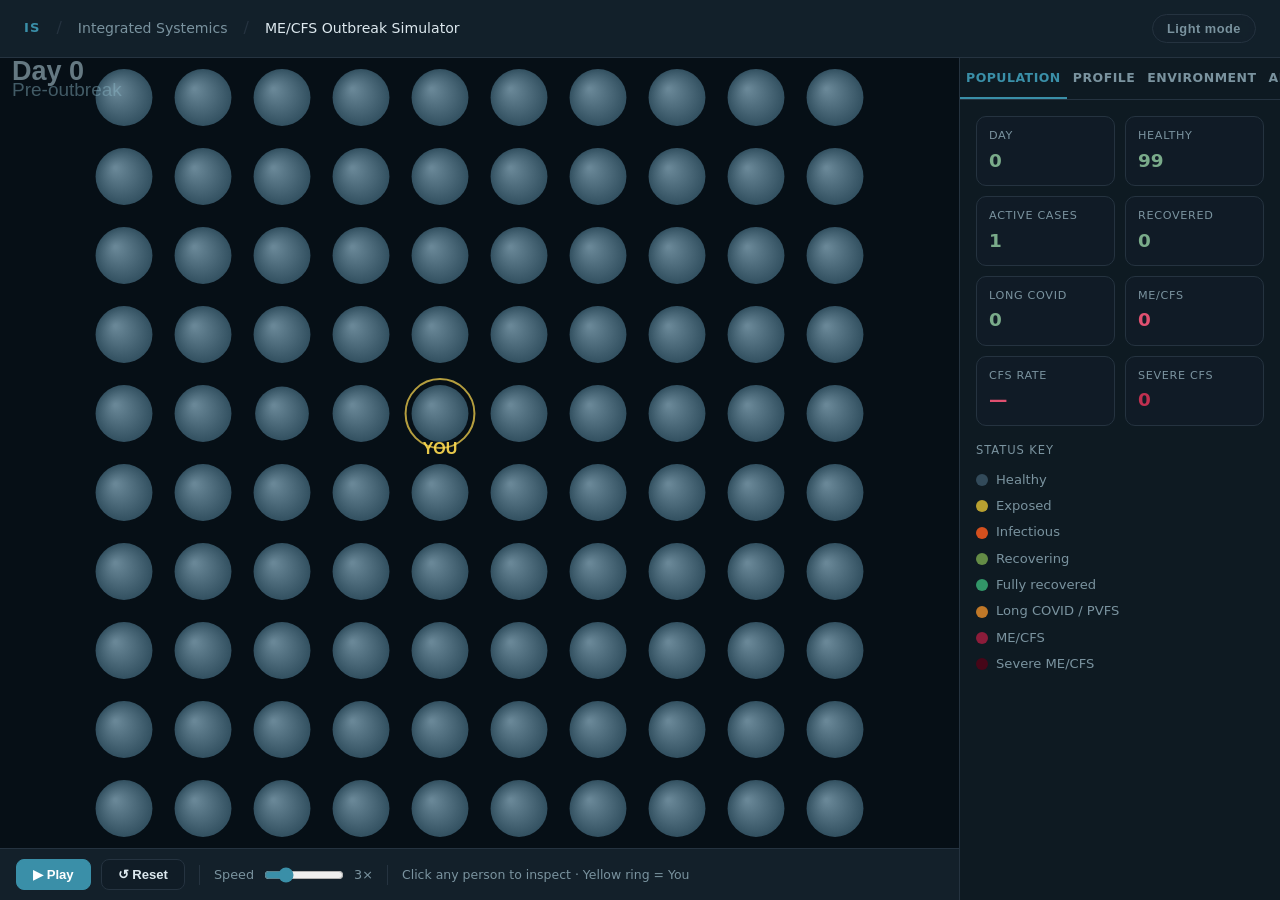
==== sims.html @ 17e77167 "Update site ΓÇö Mon 06/01/2026 14:53:15.22" ====
<!doctype html>
<html lang="en" data-theme="dark">
<head>
  <meta charset="utf-8" />
  <meta name="viewport" content="width=device-width, initial-scale=1" />
  <title>ME/CFS Outbreak Simulator — Integrated Systemics</title>
  <link rel="stylesheet" href="style.css" />
  <script>
    (function(){
      const saved = localStorage.getItem('isrd-theme') || 'dark';
      document.documentElement.dataset.theme = saved;
      document.addEventListener('DOMContentLoaded', function(){
        const btn = document.getElementById('themeBtn');
        if (!btn) return;
        btn.textContent = saved === 'dark' ? 'Light mode' : 'Dark mode';
        btn.addEventListener('click', function(){
          const dark = document.documentElement.dataset.theme === 'dark';
          const next = dark ? 'light' : 'dark';
          document.documentElement.dataset.theme = next;
          btn.textContent = next === 'dark' ? 'Light mode' : 'Dark mode';
          localStorage.setItem('isrd-theme', next);
        });
      });
    })();
  </script>
  <style>
    .sim-page { display:flex; flex-direction:column; min-height:100vh; }
    .sim-topbar {
      display:flex; align-items:center; gap:16px; flex-wrap:wrap;
      padding:14px 24px; border-bottom:1px solid var(--line);
      background:var(--panel); backdrop-filter:blur(10px);
      position:sticky; top:0; z-index:10;
    }
    .sim-topbar .brand { font-weight:700; letter-spacing:.08em; text-transform:uppercase;
      font-size:.82rem; color:var(--accent); }
    .sim-topbar a { color:var(--muted); font-size:.88rem; text-decoration:none; }
    .sim-topbar a:hover { color:var(--text); }
    .sim-topbar .sep { color:var(--line); }

    .sim-main {
      display:grid; grid-template-columns:1fr 320px;
      gap:0; flex:1; height:calc(100vh - 52px); overflow:hidden;
    }
    .sim-left { display:flex; flex-direction:column; border-right:1px solid var(--line); overflow:hidden; }
    .sim-canvas-area { flex:1; background:#060f16; position:relative; overflow:hidden; }
    #simCanvas { display:block; width:100%; height:100%; cursor:crosshair; }
    .sim-toolbar {
      display:flex; align-items:center; gap:10px; flex-wrap:wrap;
      padding:10px 16px; background:var(--panel); border-top:1px solid var(--line);
    }
    .tb-btn { padding:7px 16px; border-radius:8px; border:1px solid var(--line);
      background:var(--panel-b); color:var(--text); font-size:.82rem; font-weight:600;
      cursor:pointer; transition:all .15s; }
    .tb-btn:hover, .tb-btn.active { background:var(--accent); color:#fff; border-color:var(--accent); }
    .tb-sep { width:1px; height:20px; background:var(--line); margin:0 4px; }
    .speed-wrap { display:flex; align-items:center; gap:8px; color:var(--muted); font-size:.8rem; }
    .speed-wrap input { width:80px; accent-color:var(--accent); }

    .sim-right { display:flex; flex-direction:column; overflow:hidden; }
    .panel-tabs { display:flex; border-bottom:1px solid var(--line); flex-shrink:0; }
    .panel-tab {
      flex:1; padding:10px 6px; text-align:center; font-size:.78rem; font-weight:600;
      color:var(--muted); cursor:pointer; border-bottom:2px solid transparent;
      transition:all .15s; letter-spacing:.04em; text-transform:uppercase;
    }
    .panel-tab.active { color:var(--accent); border-bottom-color:var(--accent); }
    .panel-body { flex:1; overflow-y:auto; padding:16px;
      scrollbar-width:thin; scrollbar-color:var(--line) transparent; }

    .stats-grid { display:grid; grid-template-columns:1fr 1fr; gap:10px; margin-bottom:16px; }
    .stat-pill { display:flex; flex-direction:column; background:var(--panel-b);
      border:1px solid var(--line); border-radius:10px; padding:10px 12px; }
    .stat-pill span:first-child { font-size:.7rem; color:var(--muted);
      text-transform:uppercase; letter-spacing:.06em; }
    .stat-pill span:last-child { font-size:1.15rem; font-weight:700; color:var(--accent2); margin-top:2px; }

    .legend { display:flex; flex-direction:column; gap:6px; margin-bottom:16px; }
    .legend-row { display:flex; align-items:center; gap:8px; font-size:.82rem; color:var(--muted); }
    .legend-dot { width:12px; height:12px; border-radius:50%; flex-shrink:0; }

    .env-section h4 { margin:0 0 12px; font-size:.8rem; text-transform:uppercase;
      letter-spacing:.08em; color:var(--muted); }
    .env-row { margin-bottom:12px; }
    .env-row label { display:flex; justify-content:space-between; font-size:.82rem;
      color:var(--muted); margin-bottom:4px; }
    .env-row label span { color:var(--accent2); font-weight:600; }
    .env-row input[type=range] { width:100%; accent-color:var(--accent); cursor:pointer; }

    .detail-hint { color:var(--muted); font-size:.88rem; line-height:1.5; margin:0; }
    .detail-name { font-size:1.2rem; font-weight:700; margin-bottom:4px; }
    .detail-name.vp { color:#ffd850; }
    .detail-status { font-size:.88rem; font-weight:600; margin-bottom:10px; }
    .detail-narrative { font-size:.84rem; color:var(--muted); line-height:1.5;
      background:var(--panel-b); border:1px solid var(--line);
      border-radius:10px; padding:10px 12px; margin-bottom:12px; }
    .vp-narrative { border-color:rgba(255,216,80,0.3); background:rgba(255,216,80,0.04); }
    .detail-grid { display:grid; grid-template-columns:1fr 1fr; gap:8px; margin-bottom:14px; }
    .detail-grid > div { background:var(--panel-b); border:1px solid var(--line);
      border-radius:8px; padding:8px 10px; }
    .detail-label { display:block; font-size:.7rem; color:var(--muted);
      text-transform:uppercase; letter-spacing:.05em; margin-bottom:2px; }
    .detail-sub { font-size:.72rem; text-transform:uppercase; letter-spacing:.08em;
      color:var(--muted); margin-bottom:8px; margin-top:4px; }
    .factor-row { display:flex; align-items:center; gap:8px; font-size:.78rem;
      color:var(--muted); margin-bottom:6px; }
    .factor-row > span { flex:0 0 140px; }
    .factor-bar-wrap { flex:1; height:6px; background:var(--line); border-radius:3px; overflow:hidden; }
    .factor-bar { height:100%; border-radius:3px; transition:width .4s; }
    #brainstemCanvas { display:block; border-radius:8px; border:1px solid var(--line);
      background:#060f16; margin-top:4px; width:100%; height:auto; }

    .about-body { font-size:.85rem; color:var(--muted); line-height:1.65; }
    .about-body h3 { color:var(--text); font-size:.95rem; margin:16px 0 6px; }
    .about-body p  { margin:0 0 10px; }
    .about-body ul { padding-left:18px; margin:0 0 10px; }
    .about-body li { margin-bottom:4px; }
    .about-body .ref { font-size:.75rem; opacity:.7; }

    @media (max-width:800px) {
      .sim-main { grid-template-columns:1fr; height:auto; }
      .sim-left  { height:60vw; min-height:280px; }
    }
  </style>
</head>
<body>
<div class="sim-page">
  <header class="sim-topbar">
    <span class="brand" data-slot="brand-short">IS</span>
    <span class="sep">/</span>
    <a href="index.html" data-slot="brand">Integrated Systemics</a>
    <span class="sep">/</span>
    <span style="color:var(--text);font-size:.88rem" data-slot="breadcrumb">ME/CFS Outbreak Simulator</span>
    <div style="flex:1"></div>
    <button class="theme-toggle" id="themeBtn">Light mode</button>
  </header>

  <div class="sim-main">
    <!-- ── Left: canvas + toolbar ── -->
    <div class="sim-left">
      <div class="sim-canvas-area">
        <canvas id="simCanvas"></canvas>
      </div>
      <div class="sim-toolbar">
        <button class="tb-btn active" id="playBtn">▶ Play</button>
        <button class="tb-btn"        id="resetBtn">↺ Reset</button>
        <div class="tb-sep"></div>
        <div class="speed-wrap">
          Speed
          <input type="range" id="speedSlider" min="1" max="10" step="1" value="3" />
          <span id="speedVal">3×</span>
        </div>
        <div class="tb-sep"></div>
        <span id="toolbarHint" style="font-size:.78rem;color:var(--muted)">
          Click any person to inspect · Yellow ring = You
        </span>
      </div>
    </div>

    <!-- ── Right: tabbed panel ── -->
    <div class="sim-right">
      <div class="panel-tabs">
        <div class="panel-tab active" data-tab="stats">Population</div>
        <div class="panel-tab"        data-tab="detail">Profile</div>
        <div class="panel-tab"        data-tab="env">Environment</div>
        <div class="panel-tab"        data-tab="about">About</div>
      </div>

      <!-- Stats tab -->
      <div class="panel-body" id="tab-stats">
        <div class="stats-grid" id="statsGrid"></div>
        <div class="legend" id="legendEl">
          <div style="font-size:.72rem;text-transform:uppercase;letter-spacing:.08em;color:var(--muted);margin-bottom:4px">Status key</div>
          <!-- populated by render-mecfs.js -->
        </div>
      </div>

      <!-- Detail tab -->
      <div class="panel-body" id="tab-detail" style="display:none">
        <div id="detailPanel">
          <p class="detail-hint">Click any person in the simulation to see their profile.</p>
        </div>
      </div>

      <!-- Environment tab -->
      <div class="panel-body" id="tab-env" style="display:none">
        <div id="envControls"><!-- populated by render-mecfs.js --></div>
      </div>

      <!-- About tab -->
      <div class="panel-body" id="tab-about" style="display:none">
        <div class="about-body" id="aboutBody"><!-- populated by render-mecfs.js --></div>
      </div>
    </div>
  </div>
</div>

<script type="module">
  import { loadSimContent, renderSimPage, getNarrative } from './js/render-mecfs.js';
  import { MECFSPopulationSim } from './sims/mecfs-population.js';

  // ── Load content JSON first ────────────────────────────────────
  const content = await loadSimContent();
  renderSimPage(content);

  // ── Canvas sizing ──────────────────────────────────────────────
  const canvas     = document.getElementById('simCanvas');
  const canvasWrap = canvas.parentElement;
  function resizeCanvas() {
    canvas.width  = canvasWrap.clientWidth;
    canvas.height = canvasWrap.clientHeight;
    if (sim) sim.resize(canvas.width, canvas.height);
  }

  // ── Init sim ───────────────────────────────────────────────────
  const detailEl = document.getElementById('detailPanel');
  const statsEl  = document.getElementById('statsGrid');
  let sim;

  function loop() {
    if (!sim) { requestAnimationFrame(loop); return; }
    if (sim.isRunning) sim.step();
    sim.draw();
    requestAnimationFrame(loop);
  }

  requestAnimationFrame(() => {
    resizeCanvas();
    sim = new MECFSPopulationSim(canvas, detailEl, statsEl, content);

    // Register canvas click AFTER sim (so sim's selection handler fires first)
    canvas.addEventListener('click', () => {
      if (sim.selected !== null) {
        tabs.forEach(t => t.classList.remove('active'));
        document.querySelector('[data-tab="detail"]').classList.add('active');
        document.querySelectorAll('.panel-body').forEach(b => b.style.display = 'none');
        document.getElementById('tab-detail').style.display = 'block';
      }
    });

    requestAnimationFrame(loop);
  });

  window.addEventListener('resize', resizeCanvas);

  // ── Play / pause ───────────────────────────────────────────────
  const playBtn = document.getElementById('playBtn');
  playBtn.addEventListener('click', () => {
    if (!sim) return;
    if (sim.isRunning) {
      sim.pause(); playBtn.textContent = '▶ Play'; playBtn.classList.remove('active');
    } else {
      sim.play();  playBtn.textContent = '⏸ Pause'; playBtn.classList.add('active');
    }
  });

  document.getElementById('resetBtn').addEventListener('click', () => {
    if (!sim) return;
    sim.reset();
    playBtn.textContent = '▶ Play';
    playBtn.classList.remove('active');
  });

  // ── Speed ──────────────────────────────────────────────────────
  document.getElementById('speedSlider').addEventListener('input', e => {
    if (sim) sim.speed = +e.target.value;
    document.getElementById('speedVal').textContent = e.target.value + '×';
  });

  // ── Tabs ───────────────────────────────────────────────────────
  const tabs = document.querySelectorAll('.panel-tab');
  tabs.forEach(tab => {
    tab.addEventListener('click', () => {
      tabs.forEach(t => t.classList.remove('active'));
      tab.classList.add('active');
      document.querySelectorAll('.panel-body').forEach(b => b.style.display = 'none');
      document.getElementById('tab-' + tab.dataset.tab).style.display = 'block';
      if (tab.dataset.tab === 'detail' && sim) sim._updateDetail();
    });
  });

  // ── Environment sliders (built dynamically from JSON) ──────────
  document.getElementById('envControls').addEventListener('input', e => {
    const inp = e.target;
    if (!inp.dataset.env || !sim) return;
    sim.setEnv(inp.dataset.env, inp.value);
    const valEl = document.getElementById('v-' + inp.dataset.env);
    if (valEl) valEl.textContent = (+inp.value).toFixed(
      inp.step.includes('.') ? inp.step.split('.')[1].length : 0
    );
  });
</script>
</body>
</html>
---- style.css ----
/* ─── Theme tokens ─────────────────────────────────────────────────── */
:root {
  --bg:       #ddd9d0;
  --bg2:      #ccc8bf;
  --panel:    rgba(255,255,255,.78);
  --panel-b:  rgba(255,255,255,.92);
  --text:     #12202a;
  --muted:    #54626d;
  --line:     #bfc4be;
  --accent:   #1f4b5a;
  --accent2:  #5e7c6a;
  --warm:     #b59b6a;
  --hero-dark:linear-gradient(180deg,rgba(31,75,90,.96),rgba(22,40,50,.96));
  --shadow:   0 18px 50px rgba(18,32,43,.10);
  --max:      1120px;
  --radius:   22px;
}

[data-theme="dark"] {
  --bg:       #0e1a22;
  --bg2:      #0a1219;
  --panel:    rgba(20,34,44,.88);
  --panel-b:  rgba(16,28,38,.95);
  --text:     #dce8ee;
  --muted:    #7a939f;
  --line:     #253340;
  --accent:   #3a8fa8;
  --accent2:  #7aab8a;
  --warm:     #c9a96e;
  --hero-dark:linear-gradient(180deg,rgba(18,50,64,.97),rgba(10,28,40,.97));
  --shadow:   0 18px 50px rgba(0,0,0,.35);
}

/* ─── Reset / base ─────────────────────────────────────────────────── */
*, *::before, *::after { box-sizing: border-box; }
html { scroll-behavior: smooth; }

body {
  margin: 0;
  font-family: Inter, ui-sans-serif, system-ui, -apple-system, BlinkMacSystemFont, "Segoe UI", sans-serif;
  background: var(--bg);
  color: var(--text);
  line-height: 1.55;
  transition: background .3s, color .3s;
}

a { color: inherit; text-decoration: none; }
a:hover { opacity: .8; }

.site-shell {
  max-width: var(--max);
  margin: 0 auto;
  padding: 28px 20px 72px;
}

/* ─── Top bar ──────────────────────────────────────────────────────── */
.topbar {
  display: flex;
  justify-content: space-between;
  align-items: center;
  gap: 16px;
  padding: 8px 0 28px;
  flex-wrap: wrap;
}

.brand {
  font-weight: 700;
  letter-spacing: .08em;
  text-transform: uppercase;
  font-size: .85rem;
  color: var(--accent);
}

.nav {
  display: flex;
  align-items: center;
  gap: 18px;
  color: var(--muted);
  font-size: .95rem;
  flex-wrap: wrap;
}

/* ─── Theme toggle ─────────────────────────────────────────────────── */
.theme-toggle {
  background: var(--panel);
  border: 1px solid var(--line);
  border-radius: 999px;
  padding: 6px 14px;
  font-size: .8rem;
  font-weight: 600;
  color: var(--muted);
  cursor: pointer;
  letter-spacing: .04em;
  transition: background .2s, color .2s;
  backdrop-filter: blur(6px);
}
.theme-toggle:hover { color: var(--text); }

/* ─── Panel base ───────────────────────────────────────────────────── */
.panel {
  background: var(--panel);
  backdrop-filter: blur(10px);
  border: 1px solid var(--line);
  border-radius: var(--radius);
  box-shadow: var(--shadow);
}

/* ─── Hero ─────────────────────────────────────────────────────────── */
.hero {
  display: grid;
  grid-template-columns: 1.2fr .8fr;
  gap: 0;
  align-items: stretch;
  margin-top: 8px;
  overflow: hidden;
}

.hero-copy { padding: 48px 42px; }

.eyebrow {
  display: inline-block;
  font-size: .78rem;
  text-transform: uppercase;
  letter-spacing: .14em;
  color: var(--accent2);
  margin-bottom: 16px;
}

h1 {
  margin: .1rem 0 16px;
  font-size: clamp(2.2rem, 5vw, 4rem);
  line-height: .97;
  letter-spacing: -.04em;
  max-width: 12ch;
}

.lede {
  max-width: 56ch;
  font-size: 1.08rem;
  color: var(--muted);
  margin: 0 0 28px;
}

.actions { display: flex; gap: 12px; flex-wrap: wrap; }

.btn {
  padding: 13px 22px;
  border-radius: 999px;
  font-weight: 600;
  font-size: .95rem;
  border: 1px solid var(--line);
  background: var(--panel-b);
  color: var(--text);
  display: inline-block;
  cursor: pointer;
  transition: opacity .15s;
}
.btn.primary {
  background: var(--accent);
  color: #fff;
  border-color: var(--accent);
}

.hero-aside {
  padding: 36px 32px;
  background: var(--hero-dark);
  color: #f0f5f7;
  display: flex;
  flex-direction: column;
  justify-content: space-between;
  gap: 8px;
}
.aside-kicker {
  font-size: .78rem;
  letter-spacing: .12em;
  text-transform: uppercase;
  color: rgba(240,245,247,.6);
}
.aside-text {
  font-size: 1.05rem;
  margin: 10px 0 12px;
  max-width: 26ch;
  line-height: 1.4;
}
.stat { padding: 14px 0; border-top: 1px solid rgba(255,255,255,.12); }
.stat strong { display: block; font-size: 1rem; margin-bottom: 3px; }
.stat span { font-size: .88rem; color: rgba(240,245,247,.65); }

/* ─── Content sections ─────────────────────────────────────────────── */
.section {
  margin-top: 22px;
  padding: 36px 40px;
}
.section h2 {
  margin: 0 0 10px;
  font-size: 1.5rem;
  letter-spacing: -.02em;
}
.section > p {
  margin: 0 0 4px;
  color: var(--muted);
  max-width: 64ch;
}

/* ─── Grids ────────────────────────────────────────────────────────── */
.grid { display: grid; gap: 18px; margin-top: 22px; }
.three-up { grid-template-columns: repeat(3, 1fr); }
.four-up  { grid-template-columns: repeat(4, 1fr); }

/* ─── Cards ────────────────────────────────────────────────────────── */
.card {
  padding: 24px;
  border: 1px solid var(--line);
  border-radius: 18px;
  background: var(--panel-b);
}
.card h3 { margin: 0 0 8px; font-size: 1.05rem; }
.card p   { margin: 0; color: var(--muted); font-size: .95rem; }

/* ─── Steps ────────────────────────────────────────────────────────── */
.step {
  padding: 24px;
  border: 1px solid var(--line);
  border-left: 3px solid var(--warm);
  border-radius: 18px;
  background: var(--panel-b);
}
.step > span {
  font-weight: 700;
  color: var(--accent2);
  display: inline-block;
  margin-bottom: 10px;
  font-size: .9rem;
  letter-spacing: .06em;
}
.step h3 { margin: 0 0 8px; font-size: 1.05rem; }
.step p  { margin: 0; color: var(--muted); font-size: .95rem; }

/* ─── Simulations section ──────────────────────────────────────────── */
.sim-section { margin-top: 22px; padding: 36px 40px; }
.sim-section h2 { margin: 0 0 6px; font-size: 1.5rem; letter-spacing: -.02em; }
.sim-section > p { color: var(--muted); margin: 0 0 22px; max-width: 64ch; }

.sim-tabs {
  display: flex;
  gap: 10px;
  flex-wrap: wrap;
  margin-bottom: 18px;
}
.sim-tab {
  padding: 8px 18px;
  border-radius: 999px;
  border: 1px solid var(--line);
  background: var(--panel-b);
  color: var(--muted);
  font-size: .88rem;
  font-weight: 600;
  cursor: pointer;
  transition: all .15s;
}
.sim-tab.active, .sim-tab:hover {
  background: var(--accent);
  color: #fff;
  border-color: var(--accent);
}

.sim-stage {
  display: grid;
  grid-template-columns: 1fr 280px;
  gap: 18px;
  align-items: start;
}

.sim-canvas-wrap {
  border-radius: 16px;
  overflow: hidden;
  border: 1px solid var(--line);
  background: #040e14;
  position: relative;
}
.sim-canvas-wrap canvas {
  display: block;
  width: 100%;
}

.sim-controls {
  display: flex;
  flex-direction: column;
  gap: 14px;
}

.sim-info {
  background: var(--panel-b);
  border: 1px solid var(--line);
  border-radius: 16px;
  padding: 20px;
}
.sim-info h4 { margin: 0 0 6px; font-size: 1rem; color: var(--text); }
.sim-info p  { margin: 0; font-size: .88rem; color: var(--muted); line-height: 1.5; }

.sim-params {
  background: var(--panel-b);
  border: 1px solid var(--line);
  border-radius: 16px;
  padding: 20px;
  display: flex;
  flex-direction: column;
  gap: 14px;
}
.sim-params h4 { margin: 0 0 2px; font-size: .9rem; color: var(--muted); letter-spacing: .06em; text-transform: uppercase; }

.param-row { display: flex; flex-direction: column; gap: 4px; }
.param-row label { font-size: .82rem; color: var(--muted); display: flex; justify-content: space-between; }
.param-row label span { color: var(--accent2); font-weight: 600; }
.param-row input[type=range] {
  width: 100%;
  accent-color: var(--accent);
  cursor: pointer;
}

.sim-btns { display: flex; gap: 8px; }
.sim-btn {
  flex: 1;
  padding: 9px 0;
  border-radius: 10px;
  border: 1px solid var(--line);
  background: var(--panel-b);
  color: var(--text);
  font-size: .88rem;
  font-weight: 600;
  cursor: pointer;
  transition: background .15s;
}
.sim-btn:hover { background: var(--accent); color: #fff; border-color: var(--accent); }
.sim-btn.play  { background: var(--accent); color: #fff; border-color: var(--accent); }

.sim-stats {
  background: var(--panel-b);
  border: 1px solid var(--line);
  border-radius: 16px;
  padding: 16px 20px;
  display: grid;
  grid-template-columns: 1fr 1fr;
  gap: 10px;
}
.stat-pill { display: flex; flex-direction: column; }
.stat-pill span:first-child { font-size: .75rem; color: var(--muted); text-transform: uppercase; letter-spacing: .06em; }
.stat-pill span:last-child  { font-size: 1.1rem; font-weight: 700; color: var(--accent2); }

/* ─── Footer ───────────────────────────────────────────────────────── */
.footer {
  display: flex;
  justify-content: space-between;
  gap: 18px;
  flex-wrap: wrap;
  margin-top: 22px;
  padding: 20px 4px;
  color: var(--muted);
  font-size: .9rem;
}

/* ─── Responsive ───────────────────────────────────────────────────── */
@media (max-width: 900px) {
  .hero                      { grid-template-columns: 1fr; }
  .hero-copy                 { padding: 32px 28px; }
  .three-up, .four-up        { grid-template-columns: 1fr; }
  .section, .sim-section     { padding: 28px 24px; }
  h1                         { max-width: none; }
  .sim-stage                 { grid-template-columns: 1fr; }
}
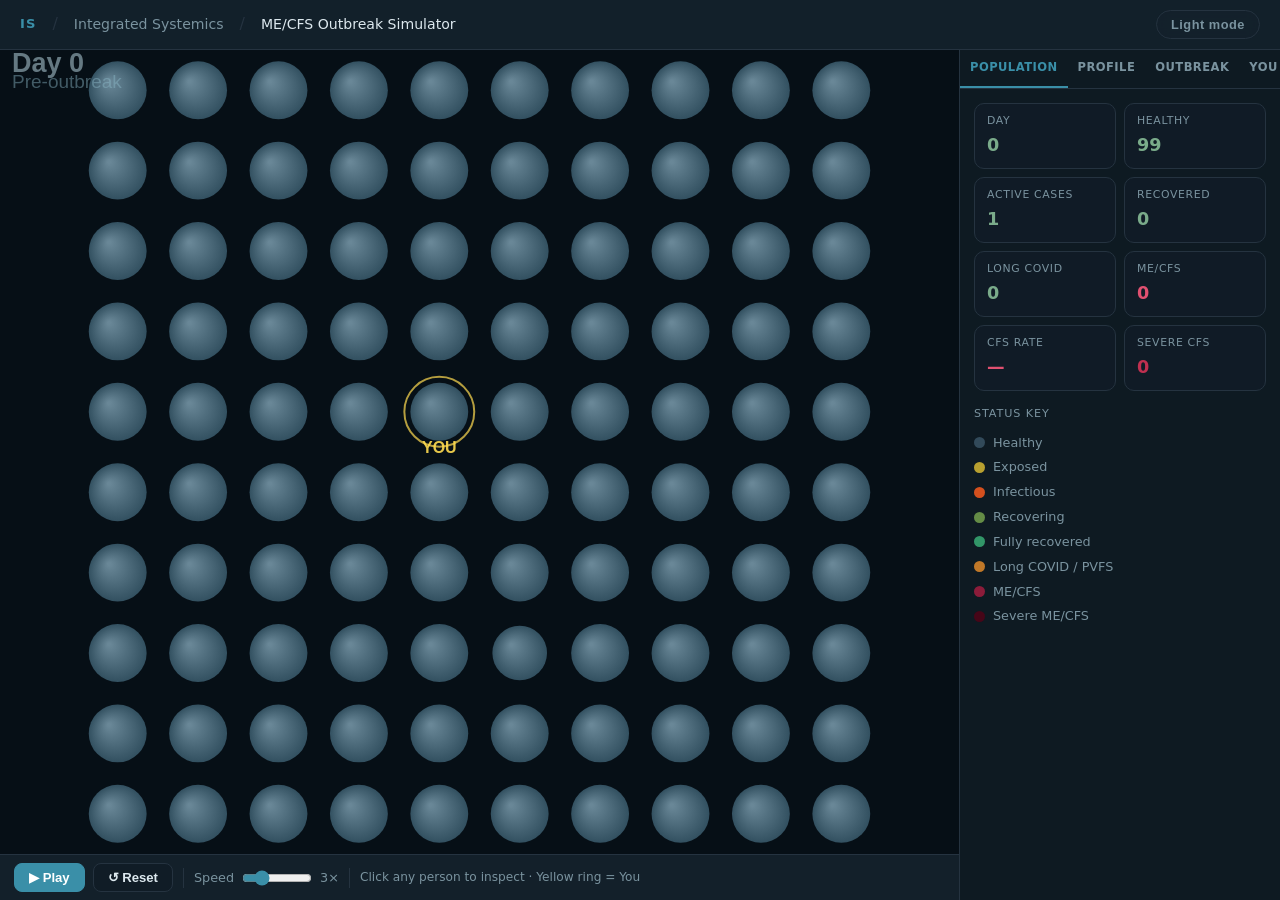
==== commit d4b7ea06: "Update site ΓÇö Mon 06/01/2026 15:24:21.09" ====
--- a/sims.html
+++ b/sims.html
@@ -24,12 +24,12 @@
     })();
   </script>
   <style>
-    .sim-page { display:flex; flex-direction:column; min-height:100vh; }
+    /* ── Layout ─────────────────────────────────────────────────── */
+    .sim-page { display:flex; flex-direction:column; height:100vh; overflow:hidden; }
     .sim-topbar {
       display:flex; align-items:center; gap:16px; flex-wrap:wrap;
-      padding:14px 24px; border-bottom:1px solid var(--line);
-      background:var(--panel); backdrop-filter:blur(10px);
-      position:sticky; top:0; z-index:10;
+      padding:10px 20px; border-bottom:1px solid var(--line);
+      background:var(--panel); backdrop-filter:blur(10px); flex-shrink:0;
     }
     .sim-topbar .brand { font-weight:700; letter-spacing:.08em; text-transform:uppercase;
       font-size:.82rem; color:var(--accent); }
@@ -37,88 +37,130 @@
     .sim-topbar a:hover { color:var(--text); }
     .sim-topbar .sep { color:var(--line); }
 
-    .sim-main {
-      display:grid; grid-template-columns:1fr 320px;
-      gap:0; flex:1; height:calc(100vh - 52px); overflow:hidden;
-    }
+    .sim-main { display:grid; grid-template-columns:1fr 320px; flex:1; overflow:hidden; }
+
+    /* ── Canvas side ─────────────────────────────────────────────── */
     .sim-left { display:flex; flex-direction:column; border-right:1px solid var(--line); overflow:hidden; }
     .sim-canvas-area { flex:1; background:#060f16; position:relative; overflow:hidden; }
-    #simCanvas { display:block; width:100%; height:100%; cursor:crosshair; }
+    #simCanvas { position:absolute; top:0; left:0; width:100%; height:100%; cursor:crosshair; display:block; }
+
     .sim-toolbar {
-      display:flex; align-items:center; gap:10px; flex-wrap:wrap;
-      padding:10px 16px; background:var(--panel); border-top:1px solid var(--line);
-    }
-    .tb-btn { padding:7px 16px; border-radius:8px; border:1px solid var(--line);
+      display:flex; align-items:center; gap:8px; flex-wrap:wrap;
+      padding:8px 14px; background:var(--panel); border-top:1px solid var(--line); flex-shrink:0;
+    }
+    .tb-btn { padding:6px 14px; border-radius:8px; border:1px solid var(--line);
       background:var(--panel-b); color:var(--text); font-size:.82rem; font-weight:600;
       cursor:pointer; transition:all .15s; }
     .tb-btn:hover, .tb-btn.active { background:var(--accent); color:#fff; border-color:var(--accent); }
-    .tb-sep { width:1px; height:20px; background:var(--line); margin:0 4px; }
-    .speed-wrap { display:flex; align-items:center; gap:8px; color:var(--muted); font-size:.8rem; }
-    .speed-wrap input { width:80px; accent-color:var(--accent); }
-
+    .tb-sep { width:1px; height:20px; background:var(--line); margin:0 2px; flex-shrink:0; }
+    .speed-wrap { display:flex; align-items:center; gap:6px; color:var(--muted); font-size:.8rem; }
+    .speed-wrap input { width:70px; accent-color:var(--accent); }
+
+    /* ── Panel side ──────────────────────────────────────────────── */
     .sim-right { display:flex; flex-direction:column; overflow:hidden; }
-    .panel-tabs { display:flex; border-bottom:1px solid var(--line); flex-shrink:0; }
+    .panel-tabs {
+      display:flex; border-bottom:1px solid var(--line); flex-shrink:0; overflow-x:auto;
+      scrollbar-width:none;
+    }
+    .panel-tabs::-webkit-scrollbar { display:none; }
     .panel-tab {
-      flex:1; padding:10px 6px; text-align:center; font-size:.78rem; font-weight:600;
+      flex:0 0 auto; padding:9px 10px; text-align:center; font-size:.72rem; font-weight:600;
       color:var(--muted); cursor:pointer; border-bottom:2px solid transparent;
-      transition:all .15s; letter-spacing:.04em; text-transform:uppercase;
+      transition:all .15s; letter-spacing:.04em; text-transform:uppercase; white-space:nowrap;
     }
     .panel-tab.active { color:var(--accent); border-bottom-color:var(--accent); }
-    .panel-body { flex:1; overflow-y:auto; padding:16px;
+
+    .panel-body { flex:1; overflow-y:auto; padding:14px;
       scrollbar-width:thin; scrollbar-color:var(--line) transparent; }
 
-    .stats-grid { display:grid; grid-template-columns:1fr 1fr; gap:10px; margin-bottom:16px; }
+    /* ── Population tab ──────────────────────────────────────────── */
+    .stats-grid { display:grid; grid-template-columns:1fr 1fr; gap:8px; margin-bottom:14px; }
     .stat-pill { display:flex; flex-direction:column; background:var(--panel-b);
-      border:1px solid var(--line); border-radius:10px; padding:10px 12px; }
-    .stat-pill span:first-child { font-size:.7rem; color:var(--muted);
+      border:1px solid var(--line); border-radius:10px; padding:9px 12px; }
+    .stat-pill span:first-child { font-size:.68rem; color:var(--muted);
       text-transform:uppercase; letter-spacing:.06em; }
-    .stat-pill span:last-child { font-size:1.15rem; font-weight:700; color:var(--accent2); margin-top:2px; }
-
-    .legend { display:flex; flex-direction:column; gap:6px; margin-bottom:16px; }
-    .legend-row { display:flex; align-items:center; gap:8px; font-size:.82rem; color:var(--muted); }
-    .legend-dot { width:12px; height:12px; border-radius:50%; flex-shrink:0; }
-
-    .env-section h4 { margin:0 0 12px; font-size:.8rem; text-transform:uppercase;
+    .stat-pill span:last-child { font-size:1.1rem; font-weight:700; color:var(--accent2); margin-top:2px; }
+
+    .legend-hdr { font-size:.7rem; text-transform:uppercase; letter-spacing:.08em;
+      color:var(--muted); margin-bottom:5px; }
+    .legend { display:flex; flex-direction:column; gap:5px; }
+    .legend-row { display:flex; align-items:center; gap:8px; font-size:.8rem; color:var(--muted); }
+    .legend-dot { width:11px; height:11px; border-radius:50%; flex-shrink:0; }
+
+    /* ── Outbreak selector ───────────────────────────────────────── */
+    .outbreak-grid {
+      display:flex; flex-direction:column; gap:6px;
+    }
+    .outbreak-card {
+      padding:10px 12px; border-radius:12px; border:1px solid var(--line);
+      background:var(--panel-b); cursor:pointer; transition:all .15s;
+    }
+    .outbreak-card:hover { border-color:var(--accent2); }
+    .outbreak-card.active { border-color:var(--accent); background:rgba(58,143,168,0.10); }
+    .ob-label { font-size:.9rem; font-weight:700; color:var(--text); margin-bottom:3px; }
+    .ob-cat {
+      display:inline-block; font-size:.65rem; font-weight:600; letter-spacing:.06em;
+      text-transform:uppercase; color:#c0d8e0; padding:2px 7px;
+      border-radius:999px; margin-bottom:5px; opacity:.85;
+    }
+    .ob-desc { font-size:.76rem; color:var(--muted); line-height:1.45; }
+
+    /* ── Environment tab ─────────────────────────────────────────── */
+    .env-section h4 { margin:0 0 10px; font-size:.78rem; text-transform:uppercase;
       letter-spacing:.08em; color:var(--muted); }
-    .env-row { margin-bottom:12px; }
-    .env-row label { display:flex; justify-content:space-between; font-size:.82rem;
-      color:var(--muted); margin-bottom:4px; }
+    .env-row { margin-bottom:10px; }
+    .env-row label { display:flex; justify-content:space-between; font-size:.8rem;
+      color:var(--muted); margin-bottom:3px; }
     .env-row label span { color:var(--accent2); font-weight:600; }
     .env-row input[type=range] { width:100%; accent-color:var(--accent); cursor:pointer; }
 
-    .detail-hint { color:var(--muted); font-size:.88rem; line-height:1.5; margin:0; }
-    .detail-name { font-size:1.2rem; font-weight:700; margin-bottom:4px; }
+    /* ── You tab ─────────────────────────────────────────────────── */
+    .you-desc { font-size:.82rem; color:var(--muted); line-height:1.5; margin:0 0 14px; }
+    .you-toggle { display:flex; gap:6px; margin-top:4px; }
+    .you-opt {
+      flex:1; padding:5px 0; border-radius:8px; border:1px solid var(--line);
+      background:var(--panel-b); color:var(--muted); font-size:.8rem; font-weight:600;
+      cursor:pointer; transition:all .15s;
+    }
+    .you-opt.active { background:var(--accent); color:#fff; border-color:var(--accent); }
+
+    /* ── Detail / Profile tab ────────────────────────────────────── */
+    .detail-hint { color:var(--muted); font-size:.86rem; line-height:1.5; margin:0; }
+    .detail-name { font-size:1.15rem; font-weight:700; margin-bottom:3px; }
     .detail-name.vp { color:#ffd850; }
-    .detail-status { font-size:.88rem; font-weight:600; margin-bottom:10px; }
-    .detail-narrative { font-size:.84rem; color:var(--muted); line-height:1.5;
+    .detail-status { font-size:.86rem; font-weight:600; margin-bottom:9px; }
+    .detail-narrative { font-size:.82rem; color:var(--muted); line-height:1.5;
       background:var(--panel-b); border:1px solid var(--line);
-      border-radius:10px; padding:10px 12px; margin-bottom:12px; }
+      border-radius:10px; padding:9px 12px; margin-bottom:11px; }
     .vp-narrative { border-color:rgba(255,216,80,0.3); background:rgba(255,216,80,0.04); }
-    .detail-grid { display:grid; grid-template-columns:1fr 1fr; gap:8px; margin-bottom:14px; }
+    .detail-grid { display:grid; grid-template-columns:1fr 1fr; gap:7px; margin-bottom:12px; }
     .detail-grid > div { background:var(--panel-b); border:1px solid var(--line);
-      border-radius:8px; padding:8px 10px; }
-    .detail-label { display:block; font-size:.7rem; color:var(--muted);
+      border-radius:8px; padding:7px 10px; }
+    .detail-label { display:block; font-size:.68rem; color:var(--muted);
       text-transform:uppercase; letter-spacing:.05em; margin-bottom:2px; }
-    .detail-sub { font-size:.72rem; text-transform:uppercase; letter-spacing:.08em;
-      color:var(--muted); margin-bottom:8px; margin-top:4px; }
-    .factor-row { display:flex; align-items:center; gap:8px; font-size:.78rem;
-      color:var(--muted); margin-bottom:6px; }
-    .factor-row > span { flex:0 0 140px; }
-    .factor-bar-wrap { flex:1; height:6px; background:var(--line); border-radius:3px; overflow:hidden; }
+    .detail-sub { font-size:.7rem; text-transform:uppercase; letter-spacing:.08em;
+      color:var(--muted); margin-bottom:7px; margin-top:3px; }
+    .factor-row { display:flex; align-items:center; gap:7px; font-size:.76rem;
+      color:var(--muted); margin-bottom:5px; }
+    .factor-row > span { flex:0 0 130px; line-height:1.3; }
+    .factor-bar-wrap { flex:1; height:5px; background:var(--line); border-radius:3px; overflow:hidden; }
     .factor-bar { height:100%; border-radius:3px; transition:width .4s; }
     #brainstemCanvas { display:block; border-radius:8px; border:1px solid var(--line);
       background:#060f16; margin-top:4px; width:100%; height:auto; }
 
-    .about-body { font-size:.85rem; color:var(--muted); line-height:1.65; }
-    .about-body h3 { color:var(--text); font-size:.95rem; margin:16px 0 6px; }
-    .about-body p  { margin:0 0 10px; }
-    .about-body ul { padding-left:18px; margin:0 0 10px; }
-    .about-body li { margin-bottom:4px; }
-    .about-body .ref { font-size:.75rem; opacity:.7; }
+    /* ── About tab ───────────────────────────────────────────────── */
+    .about-body { font-size:.83rem; color:var(--muted); line-height:1.65; }
+    .about-body h3 { color:var(--text); font-size:.92rem; margin:14px 0 5px; }
+    .about-body p  { margin:0 0 9px; }
+    .about-body ul { padding-left:16px; margin:0 0 9px; }
+    .about-body li { margin-bottom:3px; }
+    .about-body .ref { font-size:.73rem; opacity:.7; }
 
     @media (max-width:800px) {
+      .sim-page { height:auto; overflow:auto; }
       .sim-main { grid-template-columns:1fr; height:auto; }
-      .sim-left  { height:60vw; min-height:280px; }
+      .sim-canvas-area { height:65vw; min-height:260px; }
+      #simCanvas { position:absolute; }
     }
   </style>
 </head>
@@ -137,7 +179,7 @@
   <div class="sim-main">
     <!-- ── Left: canvas + toolbar ── -->
     <div class="sim-left">
-      <div class="sim-canvas-area">
+      <div class="sim-canvas-area" id="canvasWrap">
         <canvas id="simCanvas"></canvas>
       </div>
       <div class="sim-toolbar">
@@ -150,7 +192,7 @@
           <span id="speedVal">3×</span>
         </div>
         <div class="tb-sep"></div>
-        <span id="toolbarHint" style="font-size:.78rem;color:var(--muted)">
+        <span id="toolbarHint" style="font-size:.76rem;color:var(--muted)">
           Click any person to inspect · Yellow ring = You
         </span>
       </div>
@@ -160,129 +202,149 @@
     <div class="sim-right">
       <div class="panel-tabs">
         <div class="panel-tab active" data-tab="stats">Population</div>
-        <div class="panel-tab"        data-tab="detail">Profile</div>
+        <div class="panel-tab"        data-tab="profile">Profile</div>
+        <div class="panel-tab"        data-tab="outbreak">Outbreak</div>
+        <div class="panel-tab"        data-tab="you">You</div>
         <div class="panel-tab"        data-tab="env">Environment</div>
         <div class="panel-tab"        data-tab="about">About</div>
       </div>
 
-      <!-- Stats tab -->
+      <!-- Population tab -->
       <div class="panel-body" id="tab-stats">
         <div class="stats-grid" id="statsGrid"></div>
         <div class="legend" id="legendEl">
-          <div style="font-size:.72rem;text-transform:uppercase;letter-spacing:.08em;color:var(--muted);margin-bottom:4px">Status key</div>
-          <!-- populated by render-mecfs.js -->
+          <div class="legend-hdr">Status key</div>
         </div>
       </div>
 
-      <!-- Detail tab -->
-      <div class="panel-body" id="tab-detail" style="display:none">
+      <!-- Profile tab -->
+      <div class="panel-body" id="tab-profile" style="display:none">
         <div id="detailPanel">
           <p class="detail-hint">Click any person in the simulation to see their profile.</p>
         </div>
       </div>
 
+      <!-- Outbreak selector tab -->
+      <div class="panel-body" id="tab-outbreak" style="display:none">
+        <p style="font-size:.8rem;color:var(--muted);margin:0 0 12px;line-height:1.5">
+          Select an outbreak or exposure type. Each sets transmissibility and base post-illness rates
+          from published research. Environmental triggers expose the community directly rather than
+          spreading person-to-person. Changes take effect on next Reset.
+        </p>
+        <div class="outbreak-grid" id="outbreakGrid"></div>
+      </div>
+
+      <!-- You tab -->
+      <div class="panel-body" id="tab-you" style="display:none">
+        <div id="youProfileBody"></div>
+      </div>
+
       <!-- Environment tab -->
       <div class="panel-body" id="tab-env" style="display:none">
-        <div id="envControls"><!-- populated by render-mecfs.js --></div>
+        <div id="envControls"></div>
       </div>
 
       <!-- About tab -->
       <div class="panel-body" id="tab-about" style="display:none">
-        <div class="about-body" id="aboutBody"><!-- populated by render-mecfs.js --></div>
+        <div class="about-body" id="aboutBody"></div>
       </div>
     </div>
   </div>
 </div>
 
 <script type="module">
-  import { loadSimContent, renderSimPage, getNarrative } from './js/render-mecfs.js';
+  import { loadSimContent, renderSimPage, renderYouProfile } from './js/render-mecfs.js';
   import { MECFSPopulationSim } from './sims/mecfs-population.js';
 
-  // ── Load content JSON first ────────────────────────────────────
+  // ── Load content ───────────────────────────────────────────────
   const content = await loadSimContent();
-  renderSimPage(content);
-
-  // ── Canvas sizing ──────────────────────────────────────────────
-  const canvas     = document.getElementById('simCanvas');
-  const canvasWrap = canvas.parentElement;
-  function resizeCanvas() {
-    canvas.width  = canvasWrap.clientWidth;
-    canvas.height = canvasWrap.clientHeight;
-    if (sim) sim.resize(canvas.width, canvas.height);
+
+  // Shared reference so render functions can call sim methods
+  const simRef = { current: null };
+
+  renderSimPage(content, simRef);
+
+  // ── Canvas — use ResizeObserver for reliable sizing ────────────
+  const canvas    = document.getElementById('simCanvas');
+  const canvasWrap = document.getElementById('canvasWrap');
+
+  function sizeCanvas() {
+    const w = canvasWrap.clientWidth;
+    const h = canvasWrap.clientHeight;
+    if (w > 0 && h > 0 && (canvas.width !== w || canvas.height !== h)) {
+      canvas.width  = w;
+      canvas.height = h;
+      if (simRef.current) simRef.current.resize(w, h);
+    }
   }
 
   // ── Init sim ───────────────────────────────────────────────────
   const detailEl = document.getElementById('detailPanel');
   const statsEl  = document.getElementById('statsGrid');
-  let sim;
 
   function loop() {
-    if (!sim) { requestAnimationFrame(loop); return; }
-    if (sim.isRunning) sim.step();
-    sim.draw();
+    if (!simRef.current) { requestAnimationFrame(loop); return; }
+    if (simRef.current.isRunning) simRef.current.step();
+    simRef.current.draw();
     requestAnimationFrame(loop);
   }
 
+  // Init after first layout frame
   requestAnimationFrame(() => {
-    resizeCanvas();
-    sim = new MECFSPopulationSim(canvas, detailEl, statsEl, content);
-
-    // Register canvas click AFTER sim (so sim's selection handler fires first)
+    sizeCanvas();
+    simRef.current = new MECFSPopulationSim(canvas, detailEl, statsEl, content);
+
+    // ResizeObserver keeps canvas in sync with container at all times
+    const ro = new ResizeObserver(sizeCanvas);
+    ro.observe(canvasWrap);
+
+    // Canvas click → switch to profile tab after sim sets selection
     canvas.addEventListener('click', () => {
-      if (sim.selected !== null) {
-        tabs.forEach(t => t.classList.remove('active'));
-        document.querySelector('[data-tab="detail"]').classList.add('active');
-        document.querySelectorAll('.panel-body').forEach(b => b.style.display = 'none');
-        document.getElementById('tab-detail').style.display = 'block';
-      }
+      if (simRef.current?.selected !== null) switchTab('profile');
     });
 
     requestAnimationFrame(loop);
   });
-
-  window.addEventListener('resize', resizeCanvas);
 
   // ── Play / pause ───────────────────────────────────────────────
   const playBtn = document.getElementById('playBtn');
   playBtn.addEventListener('click', () => {
-    if (!sim) return;
-    if (sim.isRunning) {
-      sim.pause(); playBtn.textContent = '▶ Play'; playBtn.classList.remove('active');
+    if (!simRef.current) return;
+    if (simRef.current.isRunning) {
+      simRef.current.pause(); playBtn.textContent = '▶ Play'; playBtn.classList.remove('active');
     } else {
-      sim.play();  playBtn.textContent = '⏸ Pause'; playBtn.classList.add('active');
+      simRef.current.play();  playBtn.textContent = '⏸ Pause'; playBtn.classList.add('active');
     }
   });
 
   document.getElementById('resetBtn').addEventListener('click', () => {
-    if (!sim) return;
-    sim.reset();
+    if (!simRef.current) return;
+    simRef.current.reset();
     playBtn.textContent = '▶ Play';
     playBtn.classList.remove('active');
   });
 
   // ── Speed ──────────────────────────────────────────────────────
   document.getElementById('speedSlider').addEventListener('input', e => {
-    if (sim) sim.speed = +e.target.value;
+    if (simRef.current) simRef.current.speed = +e.target.value;
     document.getElementById('speedVal').textContent = e.target.value + '×';
   });
 
   // ── Tabs ───────────────────────────────────────────────────────
   const tabs = document.querySelectorAll('.panel-tab');
-  tabs.forEach(tab => {
-    tab.addEventListener('click', () => {
-      tabs.forEach(t => t.classList.remove('active'));
-      tab.classList.add('active');
-      document.querySelectorAll('.panel-body').forEach(b => b.style.display = 'none');
-      document.getElementById('tab-' + tab.dataset.tab).style.display = 'block';
-      if (tab.dataset.tab === 'detail' && sim) sim._updateDetail();
-    });
-  });
-
-  // ── Environment sliders (built dynamically from JSON) ──────────
+  function switchTab(id) {
+    tabs.forEach(t => t.classList.toggle('active', t.dataset.tab === id));
+    document.querySelectorAll('.panel-body').forEach(b => b.style.display = 'none');
+    document.getElementById('tab-' + id).style.display = 'block';
+    if (id === 'profile' && simRef.current) simRef.current._updateDetail();
+  }
+  tabs.forEach(tab => tab.addEventListener('click', () => switchTab(tab.dataset.tab)));
+
+  // ── Environment sliders ────────────────────────────────────────
   document.getElementById('envControls').addEventListener('input', e => {
     const inp = e.target;
-    if (!inp.dataset.env || !sim) return;
-    sim.setEnv(inp.dataset.env, inp.value);
+    if (!inp.dataset.env || !simRef.current) return;
+    simRef.current.setEnv(inp.dataset.env, inp.value);
     const valEl = document.getElementById('v-' + inp.dataset.env);
     if (valEl) valEl.textContent = (+inp.value).toFixed(
       inp.step.includes('.') ? inp.step.split('.')[1].length : 0
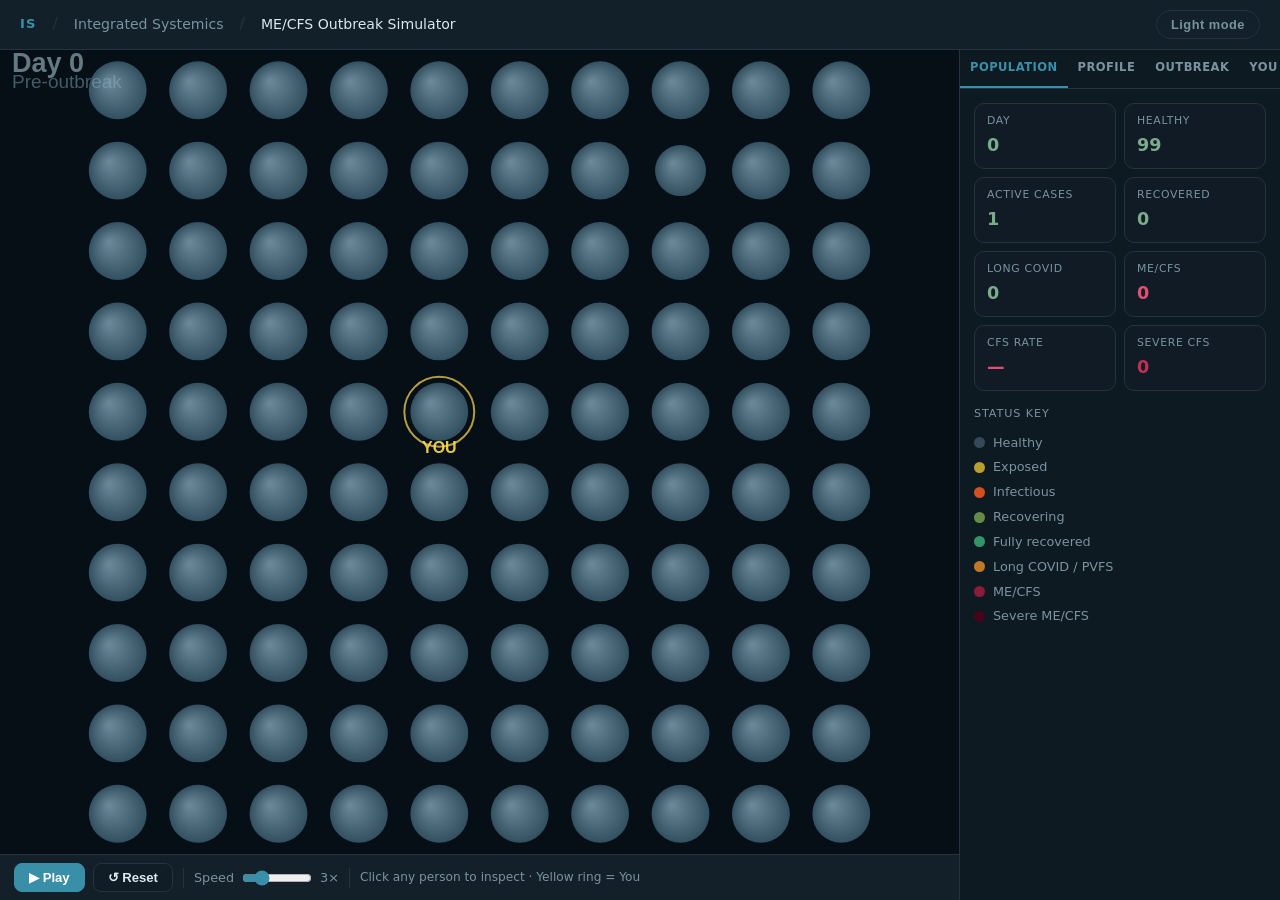
==== commit 93620fcc: "Add expanded YOU profile: neurodivergence, emotional load, brainstem load, digestive/metabolic/fitne" ====
--- a/sims.html
+++ b/sims.html
@@ -116,6 +116,14 @@
 
     /* ── You tab ─────────────────────────────────────────────────── */
     .you-desc { font-size:.82rem; color:var(--muted); line-height:1.5; margin:0 0 14px; }
+    .you-section-hdr {
+      font-size:.7rem; text-transform:uppercase; letter-spacing:.09em;
+      color:var(--accent2); margin:14px 0 6px; font-weight:700;
+    }
+    .you-note {
+      font-size:.7rem; color:var(--muted); opacity:.75; line-height:1.4;
+      margin-top:3px; padding-left:2px;
+    }
     .you-toggle { display:flex; gap:6px; margin-top:4px; }
     .you-opt {
       flex:1; padding:5px 0; border-radius:8px; border:1px solid var(--line);
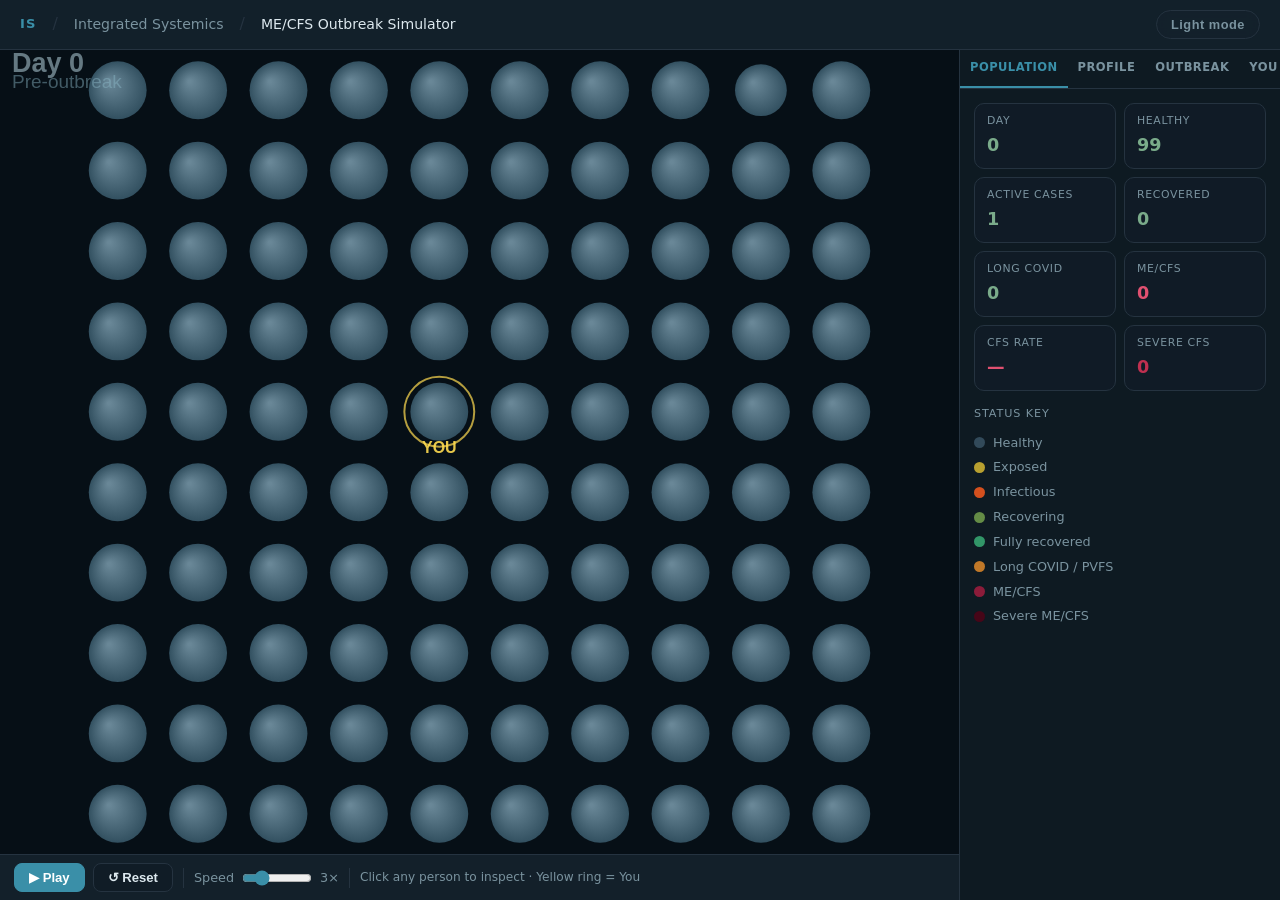
==== commit 5068d500: "Add slider min/max labels, personal env exposures (mold/chemical/air), file:// protocol error page; " ====
--- a/sims.html
+++ b/sims.html
@@ -124,6 +124,18 @@
       font-size:.7rem; color:var(--muted); opacity:.75; line-height:1.4;
       margin-top:3px; padding-left:2px;
     }
+    .you-scale-labels {
+      display:grid;
+      grid-template-columns: 52px 1fr 52px;
+      align-items:center; gap:6px; margin-top:2px;
+    }
+    .you-scale-labels input[type=range] { width:100%; accent-color:var(--accent); cursor:pointer; }
+    .you-scale-min, .you-scale-max {
+      font-size:.68rem; color:var(--muted); line-height:1.2;
+    }
+    .you-scale-min { text-align:right; }
+    .you-scale-max { text-align:left; }
+
     .you-toggle { display:flex; gap:6px; margin-top:4px; }
     .you-opt {
       flex:1; padding:5px 0; border-radius:8px; border:1px solid var(--line);
@@ -261,6 +273,22 @@
 </div>
 
 <script type="module">
+  // ES modules + fetch() require HTTP — file:// will not work
+  if (location.protocol === 'file:') {
+    document.body.innerHTML = `<div style="font-family:Inter,sans-serif;padding:48px;max-width:560px;margin:60px auto;
+      background:#0e1a22;color:#c8dce4;border-radius:18px;border:1px solid #253340;line-height:1.7">
+      <div style="font-size:1.3rem;font-weight:700;margin-bottom:12px;color:#e0eef4">
+        Local server required
+      </div>
+      <p>This page uses ES modules and JSON content files, which browsers block on <code>file://</code> protocol.</p>
+      <p><strong>To run locally:</strong> double-click <code>run_local.bat</code> in the project folder,
+      then open <a href="http://localhost:8000" style="color:#3a8fa8">http://localhost:8000</a> in your browser.</p>
+      <p style="opacity:.6;font-size:.88rem">Or push to GitHub Pages — the site works fine there once Pages is enabled
+      in your repo Settings → Pages → Deploy from branch → main.</p>
+    </div>`;
+    throw new Error('file:// not supported');
+  }
+
   import { loadSimContent, renderSimPage, renderYouProfile } from './js/render-mecfs.js';
   import { MECFSPopulationSim } from './sims/mecfs-population.js';
 
